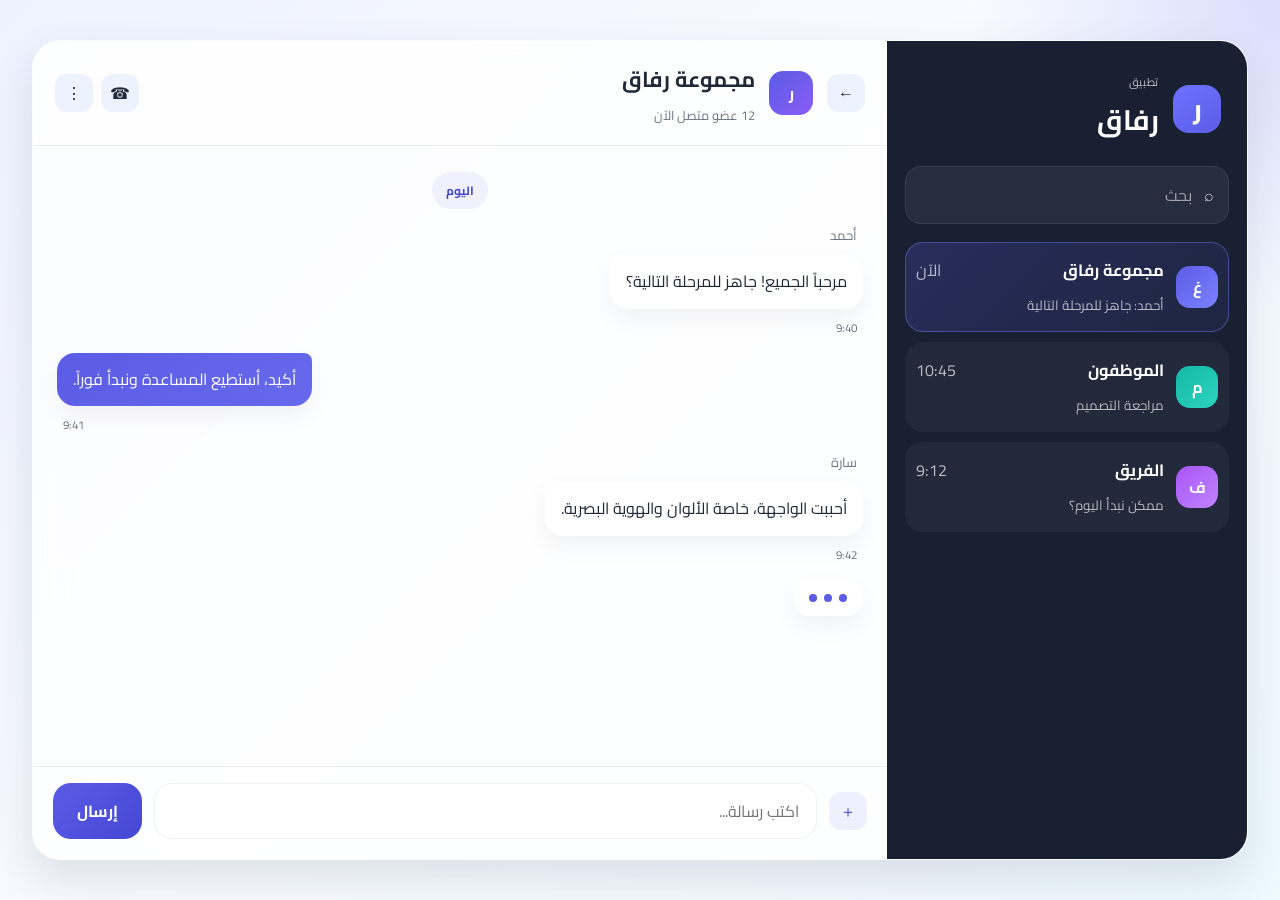
==== index.html @ 37f520c2 "Create the initial web-based group chat demo for Rafaq Messenger" ====
<!DOCTYPE html>
<html lang="ar" dir="rtl">
  <head>
    <meta charset="UTF-8" />
    <meta name="viewport" content="width=device-width, initial-scale=1.0" />
    <title>Rafaq Messenger</title>
    <meta name="description" content="دردشة جماعية جميلة ومبسطة باسم رفاق" />
    <link rel="preconnect" href="https://fonts.googleapis.com" />
    <link rel="preconnect" href="https://fonts.gstatic.com" crossorigin />
    <link href="https://fonts.googleapis.com/css2?family=Cairo:wght@400;500;600;700;800&display=swap" rel="stylesheet" />
    <link rel="stylesheet" href="style.css" />
  </head>
  <body>
    <div class="app-shell">
      <aside class="sidebar">
        <div class="brand-row">
          <div class="brand-badge">ر</div>
          <div>
            <p class="eyebrow">تطبيق</p>
            <h1>رفاق</h1>
          </div>
        </div>

        <div class="search-box">
          <span>⌕</span>
          <input type="text" placeholder="بحث" aria-label="بحث" />
        </div>

        <div class="chat-list">
          <div class="chat-item active">
            <div class="avatar avatar-blue">غ</div>
            <div class="chat-meta">
              <div class="chat-meta-row">
                <strong>مجموعة رفاق</strong>
                <span>الآن</span>
              </div>
              <small>أحمد: جاهز للمرحلة التالية</small>
            </div>
          </div>

          <div class="chat-item">
            <div class="avatar avatar-green">م</div>
            <div class="chat-meta">
              <div class="chat-meta-row">
                <strong>الموظفون</strong>
                <span>10:45</span>
              </div>
              <small>مراجعة التصميم</small>
            </div>
          </div>

          <div class="chat-item">
            <div class="avatar avatar-purple">ف</div>
            <div class="chat-meta">
              <div class="chat-meta-row">
                <strong>الفريق</strong>
                <span>9:12</span>
              </div>
              <small>ممكن نبدأ اليوم؟</small>
            </div>
          </div>
        </div>
      </aside>

      <main class="chat-panel">
        <header class="chat-header">
          <div class="header-main">
            <button class="icon-btn" aria-label="عودة">←</button>
            <div class="group-cover">ر</div>
            <div>
              <h2>مجموعة رفاق</h2>
              <p>12 عضو متصل الآن</p>
            </div>
          </div>

          <div class="header-actions">
            <button class="icon-btn" aria-label="مكالمة">☎</button>
            <button class="icon-btn" aria-label="مزيد">⋮</button>
          </div>
        </header>

        <section class="message-area" id="messageArea" aria-live="polite">
          <div class="date-pill">اليوم</div>

          <article class="message received">
            <div class="message-header">
              <span class="sender">أحمد</span>
            </div>
            <div class="bubble">مرحباً الجميع! جاهز للمرحلة التالية؟</div>
            <time>9:40</time>
          </article>

          <article class="message sent">
            <div class="bubble">أكيد، أستطيع المساعدة ونبدأ فوراً.</div>
            <time>9:41</time>
          </article>

          <article class="message received">
            <div class="message-header">
              <span class="sender">سارة</span>
            </div>
            <div class="bubble">أحببت الواجهة، خاصة الألوان والهوية البصرية.</div>
            <time>9:42</time>
          </article>

          <article class="message typing-row">
            <div class="typing-indicator" aria-label="يكتب الآن">
              <span></span>
              <span></span>
              <span></span>
            </div>
          </article>
        </section>

        <form class="composer" id="composer">
          <button type="button" class="action-btn" aria-label="إرفاق">＋</button>
          <input id="messageInput" type="text" placeholder="اكتب رسالة..." aria-label="رسالة" />
          <button type="submit" class="send-btn" aria-label="إرسال">إرسال</button>
        </form>
      </main>
    </div>

    <script src="app.js"></script>
  </body>
</html>
---- style.css ----
* {
  box-sizing: border-box;
}

:root {
  --bg: #f5f7ff;
  --panel: rgba(255, 255, 255, 0.82);
  --glass: rgba(255, 255, 255, 0.7);
  --primary: #5b5ce6;
  --primary-strong: #4447d3;
  --primary-soft: #eef0ff;
  --secondary: #2ec4b6;
  --surface: #ffffff;
  --surface-alt: #edf2ff;
  --text: #1f2937;
  --muted: #6b7280;
  --line: rgba(17, 24, 39, 0.08);
  --shadow: 0 20px 45px rgba(31, 41, 55, 0.12);
  --success: #10b981;
}

html, body {
  margin: 0;
  min-height: 100%;
  font-family: "Cairo", sans-serif;
  background:
    radial-gradient(circle at top right, rgba(91, 92, 230, 0.18), transparent 20%),
    linear-gradient(135deg, #eef2ff 0%, #f8fbff 48%, #eef9ff 100%);
  color: var(--text);
}

body {
  min-height: 100vh;
  display: grid;
  place-items: center;
  padding: 32px;
}

button, input {
  font: inherit;
}

.app-shell {
  width: min(1260px, 100%);
  min-height: 820px;
  display: grid;
  grid-template-columns: 360px 1fr;
  background: rgba(255, 255, 255, 0.45);
  border: 1px solid rgba(255, 255, 255, 0.45);
  backdrop-filter: blur(16px);
  border-radius: 28px;
  box-shadow: var(--shadow);
  overflow: hidden;
}

.sidebar {
  background: rgba(15, 23, 42, 0.96);
  color: white;
  padding: 22px 18px;
  display: flex;
  flex-direction: column;
}

.brand-row {
  display: flex;
  align-items: center;
  gap: 14px;
  padding: 8px 8px 20px;
}

.brand-badge {
  width: 48px;
  height: 48px;
  display: grid;
  place-items: center;
  background: linear-gradient(145deg, #6d73ff, #5b5ce6);
  border-radius: 16px;
  font-size: 1.6rem;
  font-weight: 800;
}

.eyebrow {
  margin: 0;
  font-size: 0.7rem;
  opacity: 0.7;
  letter-spacing: 0.06em;
  text-transform: uppercase;
}

.brand-row h1 {
  margin: 2px 0 0;
  font-size: 1.75rem;
}

.search-box {
  display: flex;
  align-items: center;
  gap: 10px;
  background: rgba(255, 255, 255, 0.06);
  border: 1px solid rgba(255, 255, 255, 0.08);
  border-radius: 16px;
  padding: 12px 14px;
  margin-bottom: 18px;
  color: rgba(255, 255, 255, 0.8);
}

.search-box input {
  width: 100%;
  background: transparent;
  border: none;
  outline: none;
  color: white;
}

.search-box input::placeholder {
  color: rgba(255, 255, 255, 0.55);
}

.chat-list {
  display: flex;
  flex-direction: column;
  gap: 10px;
}

.chat-item {
  display: flex;
  align-items: center;
  gap: 12px;
  padding: 12px 10px;
  border-radius: 18px;
  background: rgba(255, 255, 255, 0.04);
  border: 1px solid transparent;
  transition: 0.2s ease;
}

.chat-item.active {
  background: linear-gradient(135deg, rgba(91, 92, 230, 0.23), rgba(99, 102, 241, 0.08));
  border-color: rgba(123, 129, 255, 0.4);
}

.avatar {
  width: 42px;
  height: 42px;
  border-radius: 14px;
  display: grid;
  place-items: center;
  font-weight: 700;
  color: white;
}

.avatar-blue { background: linear-gradient(135deg, #5b5ce6, #7c82ff); }
.avatar-green { background: linear-gradient(135deg, #14b8a6, #2dd4bf); }
.avatar-purple { background: linear-gradient(135deg, #a855f7, #c084fc); }

.chat-meta {
  flex: 1;
  min-width: 0;
}

.chat-meta-row {
  display: flex;
  align-items: center;
  justify-content: space-between;
  gap: 8px;
  margin-bottom: 4px;
}

.chat-meta-row strong {
  font-size: 1.02rem;
}

.chat-meta-row span,
.chat-meta small {
  color: rgba(255, 255, 255, 0.68);
}

.chat-panel {
  display: flex;
  flex-direction: column;
  min-width: 0;
  background: rgba(255, 255, 255, 0.58);
}

.chat-header {
  display: flex;
  align-items: center;
  justify-content: space-between;
  padding: 18px 22px;
  border-bottom: 1px solid var(--line);
  background: rgba(255, 255, 255, 0.5);
}

.header-main {
  display: flex;
  align-items: center;
  gap: 14px;
}

.group-cover {
  width: 44px;
  height: 44px;
  border-radius: 14px;
  display: grid;
  place-items: center;
  background: linear-gradient(135deg, #5b5ce6, #8b5cf6);
  color: white;
  font-weight: 700;
}

.chat-header h2 {
  margin: 0;
  font-size: 1.35rem;
}

.chat-header p {
  margin: 4px 0 0;
  color: var(--muted);
  font-size: 0.8rem;
}

.header-actions {
  display: flex;
  align-items: center;
  gap: 8px;
}

.icon-btn,
.action-btn {
  width: 38px;
  height: 38px;
  border: none;
  border-radius: 12px;
  background: var(--surface-alt);
  color: var(--text);
  cursor: pointer;
  transition: transform 0.2s ease;
}

.icon-btn:hover,
.action-btn:hover,
.send-btn:hover {
  transform: translateY(-1px);
}

.message-area {
  flex: 1;
  padding: 26px 24px 14px;
  overflow-y: auto;
  display: flex;
  flex-direction: column;
  gap: 14px;
}

.date-pill {
  align-self: center;
  background: rgba(91, 92, 230, 0.08);
  color: var(--primary-strong);
  border-radius: 999px;
  padding: 7px 14px;
  font-size: 0.75rem;
  font-weight: 700;
}

.message {
  max-width: 72%;
  display: flex;
  flex-direction: column;
  gap: 8px;
}

.message.received {
  align-self: flex-start;
}

.message.sent {
  align-self: flex-end;
}

.message-header {
  font-size: 0.82rem;
  color: var(--muted);
  padding: 0 6px;
}

.bubble {
  padding: 14px 16px;
  border-radius: 18px;
  line-height: 1.6;
  font-size: 1rem;
  box-shadow: 0 10px 25px rgba(15, 23, 42, 0.05);
}

.message.received .bubble {
  background: var(--surface);
  border-top-left-radius: 8px;
  color: var(--text);
}

.message.sent .bubble {
  background: linear-gradient(135deg, #5b5ce6, #6669eb);
  color: white;
  border-top-right-radius: 8px;
}

.message time {
  font-size: 0.72rem;
  color: var(--muted);
  padding: 0 6px;
}

.message.sent time {
  align-self: flex-end;
}

.typing-row {
  align-self: flex-start;
  max-width: 120px;
}

.typing-indicator {
  display: flex;
  gap: 7px;
  align-items: center;
  padding: 14px 16px;
  background: rgba(255, 255, 255, 0.8);
  border-radius: 18px;
  border-top-left-radius: 8px;
  box-shadow: 0 10px 25px rgba(15, 23, 42, 0.05);
}

.typing-indicator span {
  width: 8px;
  height: 8px;
  border-radius: 50%;
  background: var(--primary);
  animation: pulse 1s infinite ease-in-out;
}

.typing-indicator span:nth-child(2) { animation-delay: 0.2s; }
.typing-indicator span:nth-child(3) { animation-delay: 0.4s; }

@keyframes pulse {
  0%, 80%, 100% { transform: translateY(0); opacity: 0.4; }
  40% { transform: translateY(-5px); opacity: 1; }
}

.composer {
  display: flex;
  align-items: center;
  gap: 12px;
  padding: 16px 20px 20px;
  border-top: 1px solid var(--line);
  background: rgba(255, 255, 255, 0.5);
}

.action-btn {
  background: var(--primary-soft);
  color: var(--primary-strong);
}

.composer input {
  flex: 1;
  min-width: 0;
  height: 56px;
  border: none;
  background: var(--surface);
  border-radius: 18px;
  padding: 0 18px;
  font-size: 1rem;
  box-shadow: inset 0 0 0 1px rgba(17, 24, 39, 0.06);
  outline: none;
}

.send-btn {
  height: 56px;
  border: none;
  background: linear-gradient(135deg, var(--primary), var(--primary-strong));
  color: white;
  border-radius: 18px;
  padding: 0 24px;
  font-weight: 700;
  cursor: pointer;
  transition: transform 0.2s ease;
}

@media (max-width: 920px) {
  body {
    padding: 16px;
  }

  .app-shell {
    grid-template-columns: 1fr;
    min-height: auto;
  }

  .sidebar {
    padding-bottom: 8px;
  }

  .chat-panel {
    min-height: 70vh;
  }
}
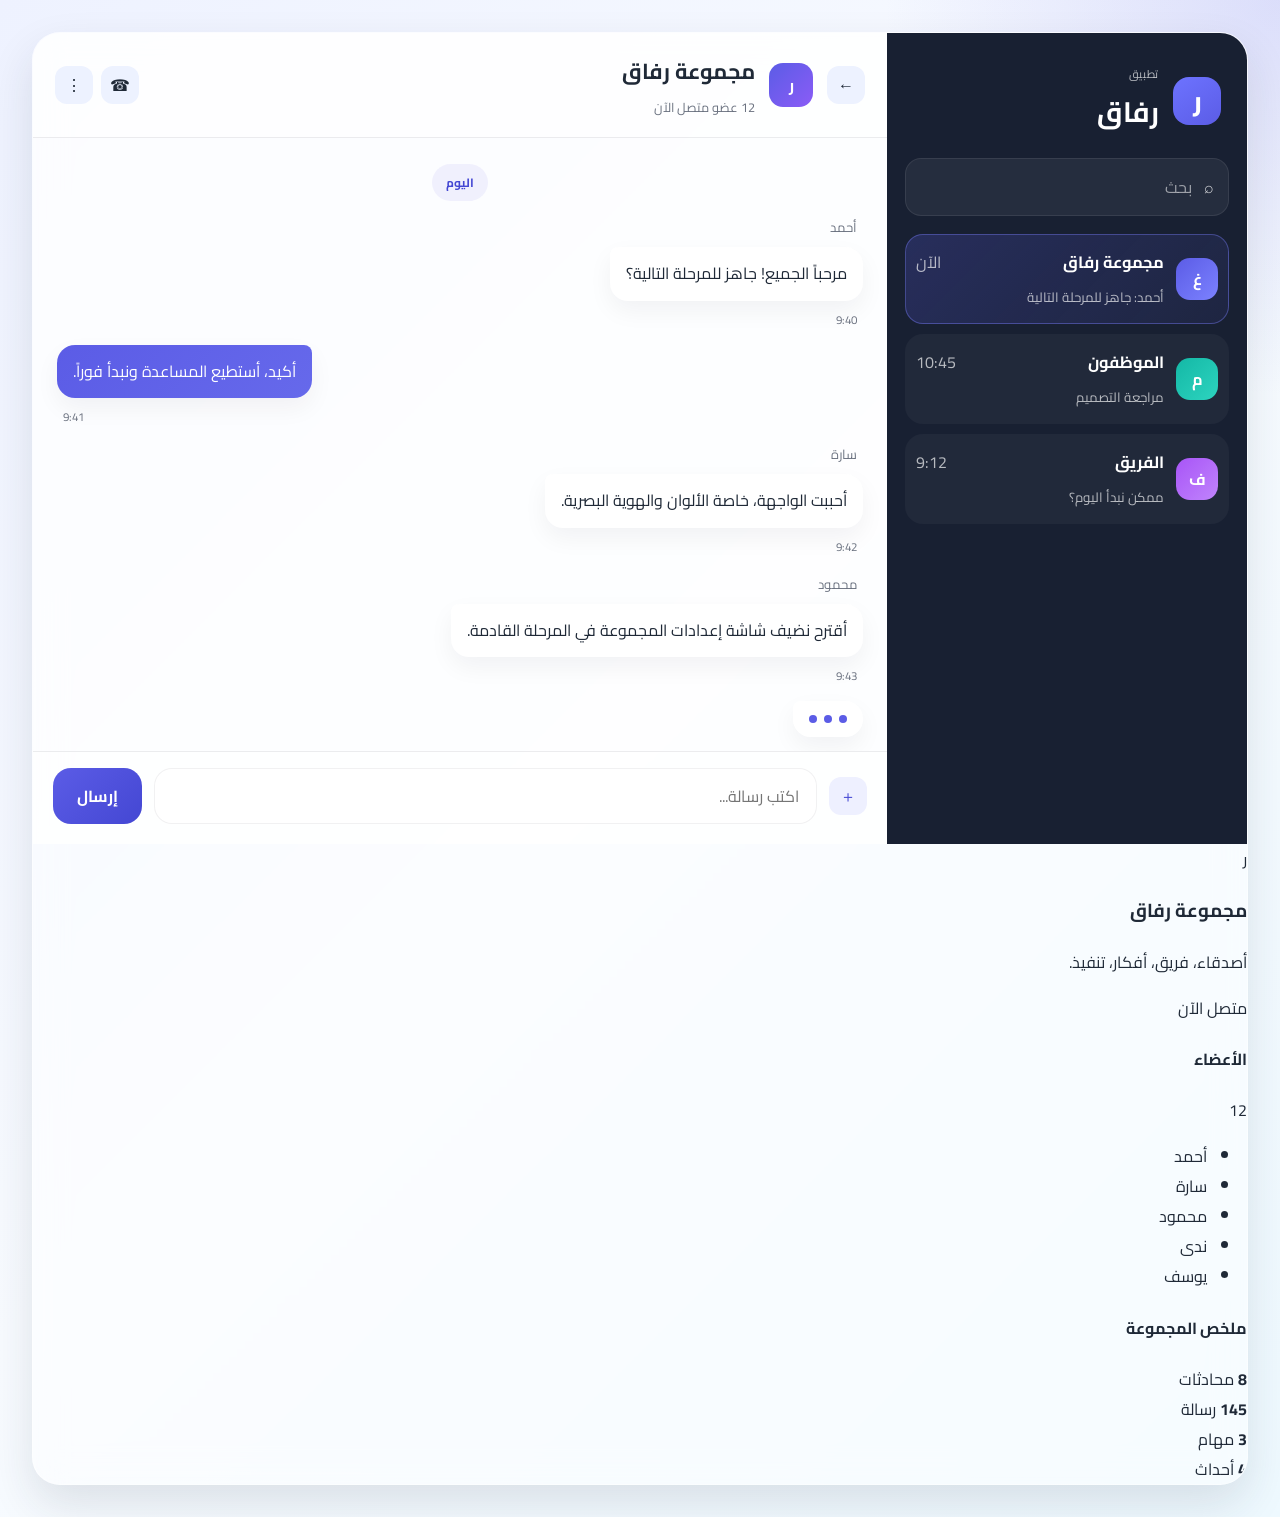
==== commit f8e93f06: "Strengthen the group chat web UI with a richer layout and polished styling" ====
--- a/index.html
+++ b/index.html
@@ -3,11 +3,15 @@
   <head>
     <meta charset="UTF-8" />
     <meta name="viewport" content="width=device-width, initial-scale=1.0" />
-    <title>Rafaq Messenger</title>
-    <meta name="description" content="دردشة جماعية جميلة ومبسطة باسم رفاق" />
+    <title>رفاق - دردشة جماعية</title>
+    <meta
+      name="description"
+      content="واجهة دردشة جماعية قوية ومفصلة لنظام مراسلة يشبه تيليجرام" />
     <link rel="preconnect" href="https://fonts.googleapis.com" />
     <link rel="preconnect" href="https://fonts.gstatic.com" crossorigin />
-    <link href="https://fonts.googleapis.com/css2?family=Cairo:wght@400;500;600;700;800&display=swap" rel="stylesheet" />
+    <link
+      href="https://fonts.googleapis.com/css2?family=Cairo:wght@400;500;600;700;800&display=swap"
+      rel="stylesheet" />
     <link rel="stylesheet" href="style.css" />
   </head>
   <body>
@@ -26,7 +30,7 @@
           <input type="text" placeholder="بحث" aria-label="بحث" />
         </div>
 
-        <div class="chat-list">
+        <div class="chat-list" aria-label="قائمة الدردشات">
           <div class="chat-item active">
             <div class="avatar avatar-blue">غ</div>
             <div class="chat-meta">
@@ -103,7 +107,15 @@
             <time>9:42</time>
           </article>
 
-          <article class="message typing-row">
+          <article class="message received">
+            <div class="message-header">
+              <span class="sender">محمود</span>
+            </div>
+            <div class="bubble">أقترح نضيف شاشة إعدادات المجموعة في المرحلة القادمة.</div>
+            <time>9:43</time>
+          </article>
+
+          <article class="message typing-row" id="typingRow">
             <div class="typing-indicator" aria-label="يكتب الآن">
               <span></span>
               <span></span>
@@ -118,6 +130,53 @@
           <button type="submit" class="send-btn" aria-label="إرسال">إرسال</button>
         </form>
       </main>
+
+      <aside class="info-panel">
+        <div class="panel-card profile-box">
+          <div class="profile-avatar">ر</div>
+          <h3>مجموعة رفاق</h3>
+          <p>أصدقاء، فريق، أفكار، تنفيذ.</p>
+          <div class="status-pill online">متصل الآن</div>
+        </div>
+
+        <div class="panel-card">
+          <div class="panel-header">
+            <h4>الأعضاء</h4>
+            <span>12</span>
+          </div>
+          <ul class="member-list">
+            <li><span class="member-dot online"></span> أحمد</li>
+            <li><span class="member-dot online"></span> سارة</li>
+            <li><span class="member-dot online"></span> محمود</li>
+            <li><span class="member-dot away"></span> ندى</li>
+            <li><span class="member-dot online"></span> يوسف</li>
+          </ul>
+        </div>
+
+        <div class="panel-card">
+          <div class="panel-header">
+            <h4>ملخص المجموعة</h4>
+          </div>
+          <div class="meta-grid">
+            <div>
+              <strong>8</strong>
+              <span>محادثات</span>
+            </div>
+            <div>
+              <strong>145</strong>
+              <span>رسالة</span>
+            </div>
+            <div>
+              <strong>3</strong>
+              <span>مهام</span>
+            </div>
+            <div>
+              <strong>4</strong>
+              <span>أحداث</span>
+            </div>
+          </div>
+        </div>
+      </aside>
     </div>
 
     <script src="app.js"></script>
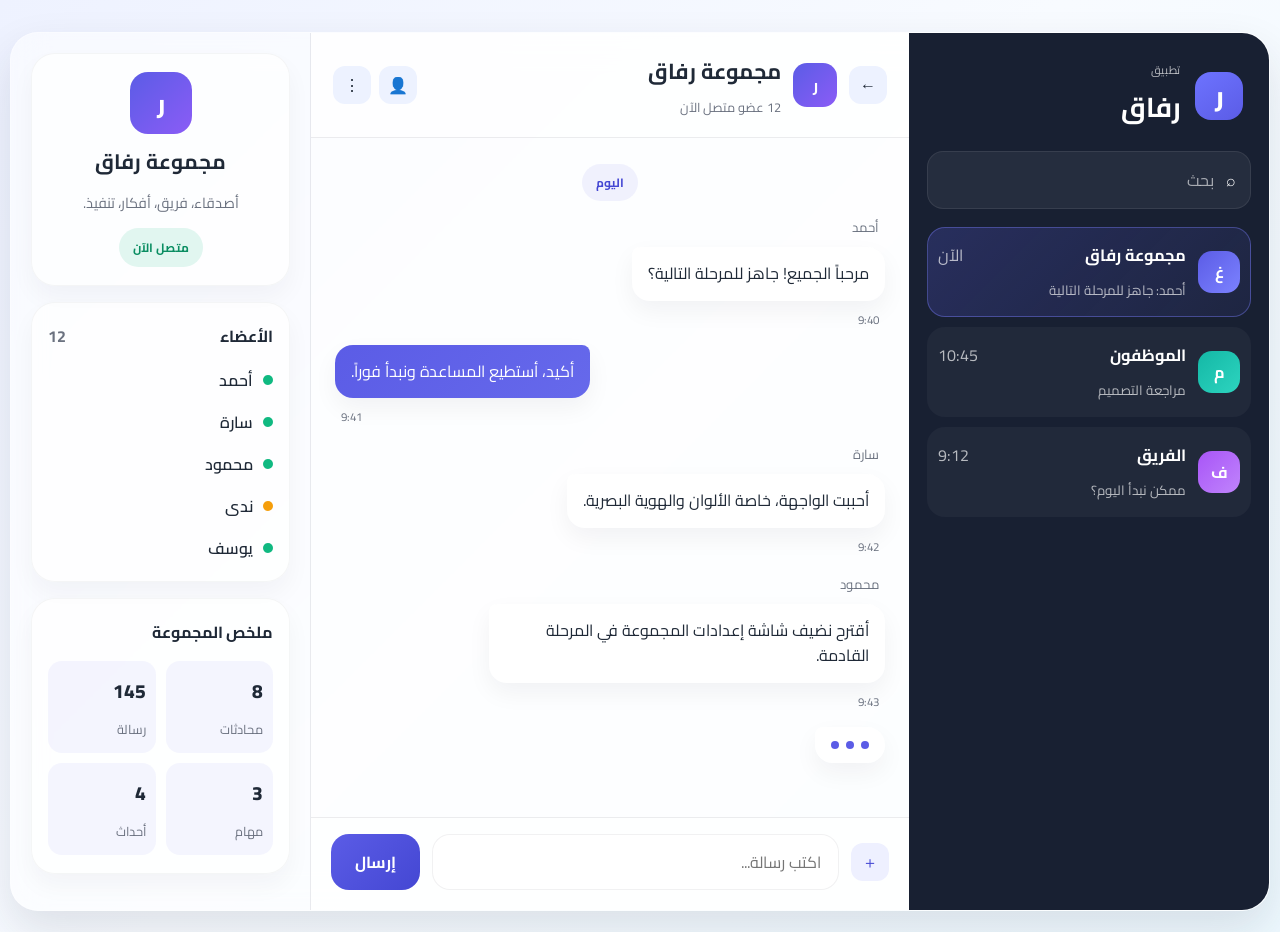
==== commit def39930: "Create full multi-screen web prototype for Rafaq Messenger with login, chat, and profile screens." ====
--- a/index.html
+++ b/index.html
@@ -3,15 +3,10 @@
   <head>
     <meta charset="UTF-8" />
     <meta name="viewport" content="width=device-width, initial-scale=1.0" />
-    <title>رفاق - دردشة جماعية</title>
-    <meta
-      name="description"
-      content="واجهة دردشة جماعية قوية ومفصلة لنظام مراسلة يشبه تيليجرام" />
+    <title>رفاق | دردشة جماعية</title>
     <link rel="preconnect" href="https://fonts.googleapis.com" />
     <link rel="preconnect" href="https://fonts.gstatic.com" crossorigin />
-    <link
-      href="https://fonts.googleapis.com/css2?family=Cairo:wght@400;500;600;700;800&display=swap"
-      rel="stylesheet" />
+    <link href="https://fonts.googleapis.com/css2?family=Cairo:wght@400;500;600;700;800&display=swap" rel="stylesheet" />
     <link rel="stylesheet" href="style.css" />
   </head>
   <body>
@@ -30,7 +25,7 @@
           <input type="text" placeholder="بحث" aria-label="بحث" />
         </div>
 
-        <div class="chat-list" aria-label="قائمة الدردشات">
+        <div class="chat-list">
           <div class="chat-item active">
             <div class="avatar avatar-blue">غ</div>
             <div class="chat-meta">
@@ -78,7 +73,7 @@
           </div>
 
           <div class="header-actions">
-            <button class="icon-btn" aria-label="مكالمة">☎</button>
+            <a href="profile.html" class="icon-btn profile-link" aria-label="ملف شخصي">👤</a>
             <button class="icon-btn" aria-label="مزيد">⋮</button>
           </div>
         </header>
@@ -87,9 +82,7 @@
           <div class="date-pill">اليوم</div>
 
           <article class="message received">
-            <div class="message-header">
-              <span class="sender">أحمد</span>
-            </div>
+            <div class="message-header"><span class="sender">أحمد</span></div>
             <div class="bubble">مرحباً الجميع! جاهز للمرحلة التالية؟</div>
             <time>9:40</time>
           </article>
@@ -100,26 +93,20 @@
           </article>
 
           <article class="message received">
-            <div class="message-header">
-              <span class="sender">سارة</span>
-            </div>
+            <div class="message-header"><span class="sender">سارة</span></div>
             <div class="bubble">أحببت الواجهة، خاصة الألوان والهوية البصرية.</div>
             <time>9:42</time>
           </article>
 
           <article class="message received">
-            <div class="message-header">
-              <span class="sender">محمود</span>
-            </div>
+            <div class="message-header"><span class="sender">محمود</span></div>
             <div class="bubble">أقترح نضيف شاشة إعدادات المجموعة في المرحلة القادمة.</div>
             <time>9:43</time>
           </article>
 
           <article class="message typing-row" id="typingRow">
             <div class="typing-indicator" aria-label="يكتب الآن">
-              <span></span>
-              <span></span>
-              <span></span>
+              <span></span><span></span><span></span>
             </div>
           </article>
         </section>
@@ -158,22 +145,10 @@
             <h4>ملخص المجموعة</h4>
           </div>
           <div class="meta-grid">
-            <div>
-              <strong>8</strong>
-              <span>محادثات</span>
-            </div>
-            <div>
-              <strong>145</strong>
-              <span>رسالة</span>
-            </div>
-            <div>
-              <strong>3</strong>
-              <span>مهام</span>
-            </div>
-            <div>
-              <strong>4</strong>
-              <span>أحداث</span>
-            </div>
+            <div><strong>8</strong><span>محادثات</span></div>
+            <div><strong>145</strong><span>رسالة</span></div>
+            <div><strong>3</strong><span>مهام</span></div>
+            <div><strong>4</strong><span>أحداث</span></div>
           </div>
         </div>
       </aside>
--- a/style.css
+++ b/style.css
@@ -5,7 +5,6 @@
 :root {
   --bg: #f5f7ff;
   --panel: rgba(255, 255, 255, 0.82);
-  --glass: rgba(255, 255, 255, 0.7);
   --primary: #5b5ce6;
   --primary-strong: #4447d3;
   --primary-soft: #eef0ff;
@@ -16,47 +15,48 @@
   --muted: #6b7280;
   --line: rgba(17, 24, 39, 0.08);
   --shadow: 0 20px 45px rgba(31, 41, 55, 0.12);
-  --success: #10b981;
+  --danger: #ef4444;
 }
 
 html, body {
   margin: 0;
   min-height: 100%;
   font-family: "Cairo", sans-serif;
-  background:
-    radial-gradient(circle at top right, rgba(91, 92, 230, 0.18), transparent 20%),
-    linear-gradient(135deg, #eef2ff 0%, #f8fbff 48%, #eef9ff 100%);
+  background: linear-gradient(135deg, #eef2ff 0%, #f8fbff 48%, #eef9ff 100%);
   color: var(--text);
 }
 
 body {
   min-height: 100vh;
-  display: grid;
-  place-items: center;
-  padding: 32px;
+}
+
+button, input, a {
+  font: inherit;
 }
 
 button, input {
-  font: inherit;
+  border: none;
+  outline: none;
 }
 
 .app-shell {
   width: min(1260px, 100%);
   min-height: 820px;
   display: grid;
-  grid-template-columns: 360px 1fr;
+  grid-template-columns: 360px 1fr 300px;
   background: rgba(255, 255, 255, 0.45);
   border: 1px solid rgba(255, 255, 255, 0.45);
   backdrop-filter: blur(16px);
   border-radius: 28px;
   box-shadow: var(--shadow);
   overflow: hidden;
+  margin: 32px auto;
 }
 
 .sidebar {
   background: rgba(15, 23, 42, 0.96);
   color: white;
-  padding: 22px 18px;
+  padding: 20px 18px;
   display: flex;
   flex-direction: column;
 }
@@ -65,7 +65,7 @@
   display: flex;
   align-items: center;
   gap: 14px;
-  padding: 8px 8px 20px;
+  padding: 6px 8px 18px;
 }
 
 .brand-badge {
@@ -75,8 +75,8 @@
   place-items: center;
   background: linear-gradient(145deg, #6d73ff, #5b5ce6);
   border-radius: 16px;
+  font-weight: 800;
   font-size: 1.6rem;
-  font-weight: 800;
 }
 
 .eyebrow {
@@ -89,7 +89,7 @@
 
 .brand-row h1 {
   margin: 2px 0 0;
-  font-size: 1.75rem;
+  font-size: 1.7rem;
 }
 
 .search-box {
@@ -101,19 +101,18 @@
   border-radius: 16px;
   padding: 12px 14px;
   margin-bottom: 18px;
-  color: rgba(255, 255, 255, 0.8);
 }
 
 .search-box input {
   width: 100%;
   background: transparent;
   border: none;
+  color: white;
   outline: none;
-  color: white;
 }
 
 .search-box input::placeholder {
-  color: rgba(255, 255, 255, 0.55);
+  color: rgba(255, 255, 255, 0.6);
 }
 
 .chat-list {
@@ -134,7 +133,7 @@
 }
 
 .chat-item.active {
-  background: linear-gradient(135deg, rgba(91, 92, 230, 0.23), rgba(99, 102, 241, 0.08));
+  background: linear-gradient(135deg, rgba(91, 92, 230, 0.24), rgba(99, 102, 241, 0.08));
   border-color: rgba(123, 129, 255, 0.4);
 }
 
@@ -212,7 +211,8 @@
   font-size: 1.35rem;
 }
 
-.chat-header p {
+.chat-header p,
+.profile-meta p {
   margin: 4px 0 0;
   color: var(--muted);
   font-size: 0.8rem;
@@ -225,20 +225,26 @@
 }
 
 .icon-btn,
-.action-btn {
+.action-btn,
+.profile-link {
   width: 38px;
   height: 38px;
   border: none;
   border-radius: 12px;
   background: var(--surface-alt);
   color: var(--text);
+  display: grid;
+  place-items: center;
+  text-decoration: none;
   cursor: pointer;
   transition: transform 0.2s ease;
 }
 
 .icon-btn:hover,
 .action-btn:hover,
-.send-btn:hover {
+.send-btn:hover,
+.primary-btn:hover,
+.secondary-btn:hover {
   transform: translateY(-1px);
 }
 
@@ -268,13 +274,8 @@
   gap: 8px;
 }
 
-.message.received {
-  align-self: flex-start;
-}
-
-.message.sent {
-  align-self: flex-end;
-}
+.message.received { align-self: flex-start; }
+.message.sent { align-self: flex-end; }
 
 .message-header {
   font-size: 0.82rem;
@@ -308,9 +309,7 @@
   padding: 0 6px;
 }
 
-.message.sent time {
-  align-self: flex-end;
-}
+.message.sent time { align-self: flex-end; }
 
 .typing-row {
   align-self: flex-start;
@@ -371,26 +370,509 @@
   outline: none;
 }
 
-.send-btn {
+.send-btn,
+.primary-btn,
+.secondary-btn {
   height: 56px;
   border: none;
+  border-radius: 18px;
+  padding: 0 24px;
+  font-weight: 700;
+  cursor: pointer;
+  transition: 0.2s ease;
+}
+
+.send-btn,
+.primary-btn {
   background: linear-gradient(135deg, var(--primary), var(--primary-strong));
   color: white;
+}
+
+.secondary-btn {
+  background: var(--primary-soft);
+  color: var(--primary-strong);
+}
+
+.info-panel {
+  padding: 20px;
+  background: rgba(255, 255, 255, 0.18);
+  border-right: 1px solid var(--line);
+}
+
+.panel-card {
+  background: rgba(255, 255, 255, 0.7);
+  border: 1px solid rgba(17, 24, 39, 0.04);
+  border-radius: 24px;
+  padding: 18px 16px;
+  margin-bottom: 16px;
+  box-shadow: 0 12px 24px rgba(15, 23, 42, 0.04);
+}
+
+.profile-box {
+  display: flex;
+  flex-direction: column;
+  align-items: center;
+  text-align: center;
+}
+
+.profile-avatar,
+.avatar-large {
+  width: 62px;
+  height: 62px;
   border-radius: 18px;
-  padding: 0 24px;
-  font-weight: 700;
+  display: grid;
+  place-items: center;
+  background: linear-gradient(135deg, #5b5ce6, #8b5cf6);
+  color: white;
+  font-weight: 800;
+  font-size: 1.5rem;
+}
+
+.profile-box h3 {
+  margin: 8px 0 0;
+  font-size: 1.3rem;
+}
+
+.profile-box p {
+  margin: 8px 0 0;
+  color: var(--muted);
+  font-size: 0.9rem;
+}
+
+.status-pill {
+  display: inline-block;
+  padding: 8px 14px;
+  border-radius: 999px;
+  font-size: 0.75rem;
+  font-weight: 700;
+  background: rgba(16, 185, 129, 0.12);
+  color: #0a8d62;
+  margin-top: 12px;
+}
+
+.panel-header {
+  display: flex;
+  align-items: center;
+  justify-content: space-between;
+  margin-bottom: 14px;
+}
+
+.panel-header h4 {
+  margin: 0;
+  font-size: 1rem;
+}
+
+.panel-header span {
+  color: var(--muted);
+  font-weight: 700;
+}
+
+.member-list {
+  list-style: none;
+  margin: 0;
+  padding: 0;
+  display: flex;
+  flex-direction: column;
+  gap: 12px;
+}
+
+.member-list li {
+  display: flex;
+  align-items: center;
+  gap: 10px;
+  font-weight: 600;
+}
+
+.member-dot {
+  width: 10px;
+  height: 10px;
+  border-radius: 50%;
+  display: inline-block;
+  background: #d1d5db;
+}
+
+.member-dot.online { background: #10b981; }
+.member-dot.away { background: #f59e0b; }
+
+.meta-grid {
+  display: grid;
+  grid-template-columns: repeat(2, minmax(0, 1fr));
+  gap: 10px;
+}
+
+.meta-grid div {
+  display: flex;
+  flex-direction: column;
+  gap: 8px;
+  background: rgba(91, 92, 230, 0.06);
+  border-radius: 14px;
+  padding: 12px 10px;
+}
+
+.meta-grid strong {
+  font-size: 1.2rem;
+  font-weight: 800;
+}
+
+.meta-grid span {
+  color: var(--muted);
+  font-size: 0.8rem;
+}
+
+.auth-body,
+.profile-body {
+  display: grid;
+  place-items: center;
+  padding: 32px;
+}
+
+.auth-shell {
+  width: min(1000px, 100%);
+  display: grid;
+  grid-template-columns: 1.1fr 1fr;
+  background: rgba(255, 255, 255, 0.7);
+  border-radius: 30px;
+  box-shadow: var(--shadow);
+  overflow: hidden;
+}
+
+.auth-visual {
+  padding: 32px 28px;
+  background: linear-gradient(135deg, #1f2a44, #2d3b7a 40%, #5b5ce6);
+  color: white;
+}
+
+.auth-brand {
+  display: flex;
+  align-items: center;
+  gap: 14px;
+  margin-bottom: 42px;
+}
+
+.auth-brand p {
+  margin: 0;
+  font-size: 0.72rem;
+  opacity: 0.8;
+  letter-spacing: 0.08em;
+  text-transform: uppercase;
+}
+
+.auth-brand h1 {
+  margin: 4px 0 0;
+  font-size: 2rem;
+}
+
+.visual-card {
+  background: rgba(255, 255, 255, 0.08);
+  border: 1px solid rgba(255, 255, 255, 0.12);
+  border-radius: 22px;
+  padding: 22px;
+}
+
+.mini-chat {
+  display: flex;
+  flex-direction: column;
+  gap: 8px;
+  margin-bottom: 14px;
+}
+
+.mini-chat.right {
+  align-items: flex-end;
+}
+
+.mini-chat span {
+  color: rgba(255,255,255,0.8);
+  font-size: 0.8rem;
+}
+
+.mini-chat .bubble {
+  max-width: 260px;
+  box-shadow: none;
+  border-radius: 16px;
+  font-size: 0.92rem;
+}
+
+.mini-chat .bubble.dark {
+  background: rgba(17, 24, 39, 0.28);
+  color: white;
+}
+
+.mini-chat .bubble.light {
+  background: rgba(255,255,255,0.92);
+  color: var(--text);
+}
+
+.stats-row {
+  display: flex;
+  gap: 16px;
+  margin-top: 28px;
+}
+
+.stats-row div {
+  flex: 1;
+  background: rgba(255, 255, 255, 0.08);
+  border-radius: 18px;
+  padding: 18px 14px;
+  text-align: center;
+}
+
+.stats-row strong {
+  display: block;
+  font-size: 1.3rem;
+}
+
+.stats-row span {
+  font-size: 0.75rem;
+  opacity: 0.8;
+}
+
+.auth-panel {
+  background: #fff;
+  padding: 42px 34px;
+  display: flex;
+  flex-direction: column;
+  justify-content: center;
+}
+
+.auth-header p {
+  margin: 0 0 6px;
+  color: var(--muted);
+}
+
+.auth-header h2 {
+  margin: 0 0 24px;
+  font-size: 2rem;
+}
+
+.auth-form {
+  display: flex;
+  flex-direction: column;
+  gap: 18px;
+}
+
+.auth-form label {
+  display: flex;
+  flex-direction: column;
+  gap: 8px;
+  color: var(--text);
+  font-weight: 600;
+}
+
+.auth-form input {
+  height: 54px;
+  background: #f5f7ff;
+  border: 1px solid rgba(17, 24, 39, 0.06);
+  border-radius: 16px;
+  padding: 0 16px;
+  font-size: 1rem;
+}
+
+.form-row {
+  display: flex;
+  align-items: center;
+  justify-content: space-between;
+  gap: 12px;
+  font-size: 0.9rem;
+}
+
+.check-row {
+  flex-direction: row !important;
+  align-items: center;
+  gap: 8px !important;
+}
+
+.check-row input {
+  width: 18px;
+  height: 18px;
+}
+
+.form-row a,
+.auth-footer a {
+  color: var(--primary-strong);
+  text-decoration: none;
+  font-weight: 700;
+}
+
+.primary-btn,
+.secondary-btn {
+  width: 100%;
+  margin-top: 4px;
+}
+
+.secondary-btn {
+  background: var(--primary-soft);
+  color: var(--primary-strong);
+}
+
+.auth-footer {
+  margin-top: 24px;
+  display: flex;
+  justify-content: center;
+  gap: 8px;
+  color: var(--muted);
+}
+
+.profile-shell {
+  width: min(980px, 100%);
+  padding: 20px;
+}
+
+.profile-header {
+  display: flex;
+  align-items: center;
+  justify-content: space-between;
+  background: rgba(255,255,255,0.7);
+  border: 1px solid rgba(17, 24, 39, 0.04);
+  border-radius: 20px;
+  padding: 16px 20px;
+  box-shadow: 0 12px 24px rgba(15, 23, 42, 0.04);
+}
+
+.header-main {
+  display: flex;
+  align-items: center;
+  gap: 12px;
+}
+
+.back-link {
+  width: 38px;
+  height: 38px;
+  display: grid;
+  place-items: center;
+  border-radius: 10px;
+  background: var(--primary-soft);
+  color: var(--primary-strong);
+  text-decoration: none;
+  font-weight: 700;
+}
+
+.profile-header p {
+  margin: 0;
+  font-size: 0.78rem;
+  color: var(--muted);
+}
+
+.profile-header h2 {
+  margin: 2px 0 0;
+  font-size: 1.4rem;
+}
+
+.primary-btn.small {
+  width: auto;
+  height: 44px;
+  padding: 0 18px;
+}
+
+.profile-main {
+  margin-top: 24px;
+  display: flex;
+  flex-direction: column;
+  gap: 20px;
+}
+
+.profile-card {
+  background: rgba(255,255,255,0.7);
+  border: 1px solid rgba(17, 24, 39, 0.04);
+  border-radius: 24px;
+  padding: 22px;
+  box-shadow: 0 12px 24px rgba(15, 23, 42, 0.04);
+}
+
+.top-card {
+  display: flex;
+  align-items: center;
+  gap: 18px;
+}
+
+.profile-meta h3 {
+  margin: 0;
+  font-size: 1.8rem;
+}
+
+.profile-grid {
+  display: grid;
+  grid-template-columns: 1.2fr 0.8fr;
+  gap: 20px;
+}
+
+.info-list {
+  display: grid;
+  gap: 14px;
+  margin-top: 14px;
+}
+
+.info-list div {
+  display: flex;
+  flex-direction: column;
+  gap: 8px;
+}
+
+.info-list label {
+  font-size: 0.82rem;
+  color: var(--muted);
+  font-weight: 700;
+}
+
+.info-list input {
+  height: 48px;
+  border-radius: 14px;
+  border: 1px solid rgba(17, 24, 39, 0.06);
+  background: #f5f7ff;
+  padding: 0 14px;
+  font-size: 1rem;
+}
+
+.toggle-list {
+  display: grid;
+  gap: 14px;
+  margin-top: 14px;
+}
+
+.toggle-item {
+  display: flex;
+  align-items: center;
+  justify-content: space-between;
+  gap: 12px;
+  padding: 12px 14px;
+  background: #f5f7ff;
+  border-radius: 14px;
+}
+
+.toggle-item input {
+  width: 20px;
+  height: 20px;
+}
+
+.settings-list {
+  display: grid;
+  gap: 12px;
+  margin-top: 14px;
+}
+
+.settings-list button {
+  height: 50px;
+  background: #f5f7ff;
+  border-radius: 14px;
+  font-weight: 700;
+  color: var(--text);
   cursor: pointer;
-  transition: transform 0.2s ease;
+}
+
+.settings-list button.danger {
+  background: rgba(239, 68, 68, 0.08);
+  color: var(--danger);
 }
 
 @media (max-width: 920px) {
-  body {
-    padding: 16px;
-  }
-
   .app-shell {
     grid-template-columns: 1fr;
     min-height: auto;
+    margin: 16px;
+  }
+
+  .auth-shell,
+  .profile-grid {
+    grid-template-columns: 1fr;
   }
 
   .sidebar {
@@ -400,4 +882,14 @@
   .chat-panel {
     min-height: 70vh;
   }
-}
+
+  .info-panel {
+    border-right: none;
+    border-bottom: 1px solid var(--line);
+  }
+
+  .auth-body,
+  .profile-body {
+    padding: 18px;
+  }
+}
